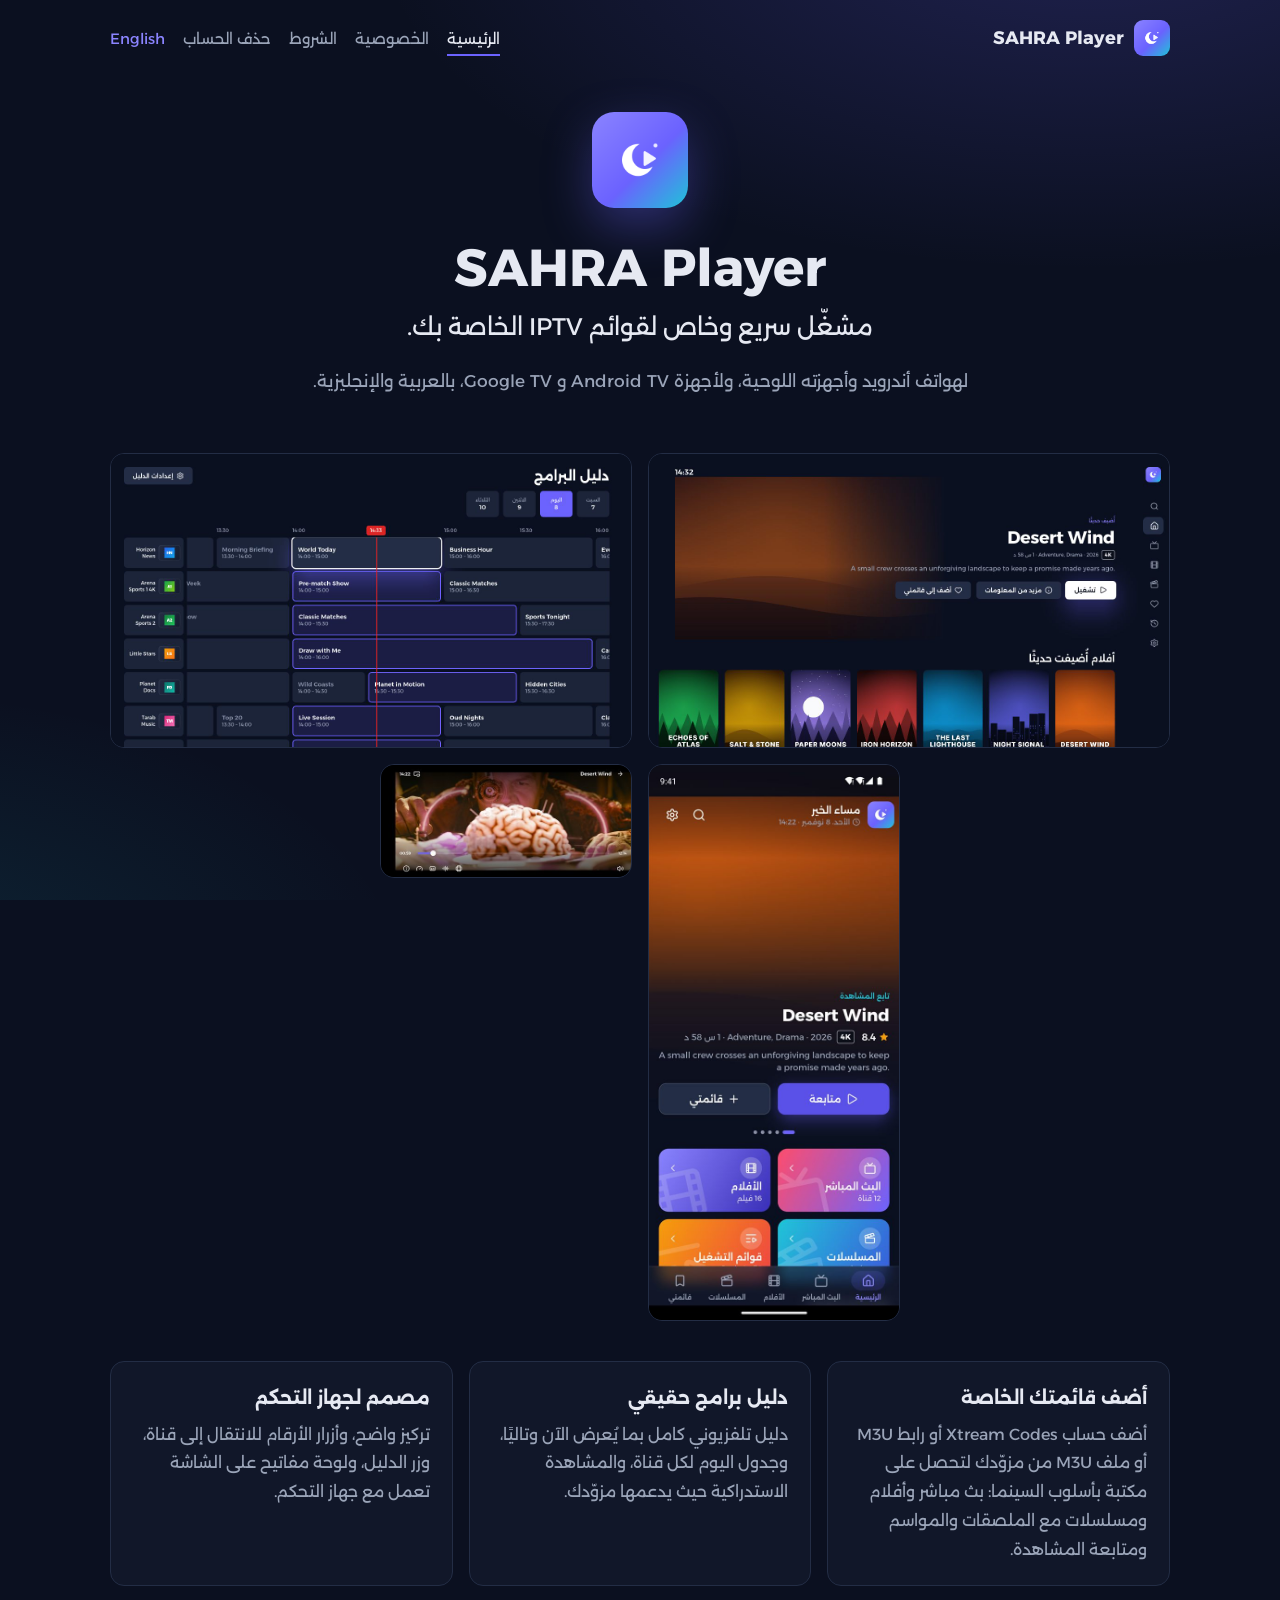
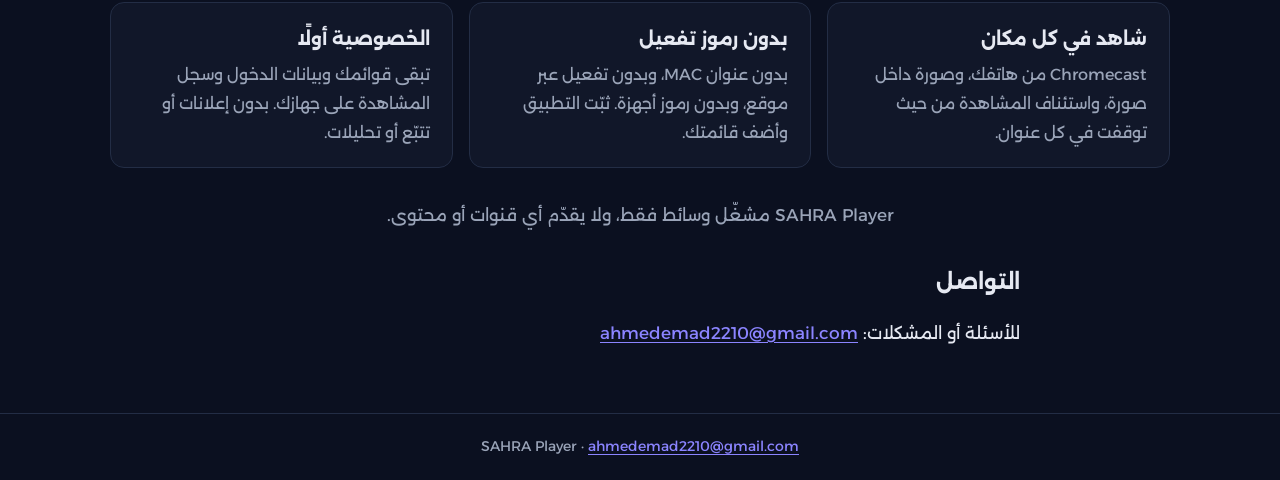
==== ar/index.html @ e6f7d0e9 "Website for SAHRA Player (en/ar): home, privacy, terms, account deletion - tool/site/build_site.mjs " ====
<!doctype html>
<html lang="ar" dir="rtl">
<head>
<meta charset="utf-8">
<meta name="viewport" content="width=device-width, initial-scale=1">
<title>SAHRA Player — مشغّل سريع وخاص لقوائم IPTV الخاصة بك.</title>
<meta name="description" content="مشغّل سريع وخاص لقوائم IPTV الخاصة بك.">
<link rel="icon" href="../img/icon-512.png">
<link rel="alternate" hreflang="en" href="../index.html">
<link rel="stylesheet" href="../style.css">
</head>
<body>
<header class="top">
  <a class="brand" href="index.html"><img src="../img/icon-512.png" alt="" width="36" height="36"><span>SAHRA Player</span></a>
  <nav><a href="index.html" aria-current="page">الرئيسية</a><a href="privacy.html">الخصوصية</a><a href="terms.html">الشروط</a><a href="delete-account.html">حذف الحساب</a><a class="lang" href="../index.html" hreflang="en">English</a></nav>
</header>
<main>

<section class="hero">
  <img class="appicon" src="../img/icon-512.png" alt="" width="96" height="96">
  <h1>SAHRA Player</h1>
  <p class="lead">مشغّل سريع وخاص لقوائم IPTV الخاصة بك.</p>
  <p class="muted">لهواتف أندرويد وأجهزته اللوحية، ولأجهزة Android TV و Google TV، بالعربية والإنجليزية.</p>
</section>
<section class="shots">
  <div class="tv"><img src="../img/ar_tv_home.jpg" alt="SAHRA Player على التلفاز: الشاشة الرئيسية" width="1280" height="720" loading="lazy"><img src="../img/ar_tv_guide.jpg" alt="SAHRA Player على التلفاز: دليل البرامج" width="1280" height="720" loading="lazy"></div>
  <div class="phones"><img src="../img/ar_phone_home.jpg" alt="SAHRA Player على الهاتف: الرئيسية" width="540" height="960" loading="lazy"><img src="../img/ar_phone_movie_details.jpg" alt="SAHRA Player على الهاتف: تفاصيل الفيلم" width="540" height="960" loading="lazy"></div>
</section>
<section class="features">
  <article><h2>أضف قائمتك الخاصة</h2><p>أضف حساب Xtream Codes أو رابط M3U أو ملف M3U من مزوّدك لتحصل على مكتبة بأسلوب السينما: بث مباشر وأفلام ومسلسلات مع الملصقات والمواسم ومتابعة المشاهدة.</p></article>
  <article><h2>دليل برامج حقيقي</h2><p>دليل تلفزيوني كامل بما يُعرض الآن وتاليًا، وجدول اليوم لكل قناة، والمشاهدة الاستدراكية حيث يدعمها مزوّدك.</p></article>
  <article><h2>مصمم لجهاز التحكم</h2><p>تركيز واضح، وأزرار الأرقام للانتقال إلى قناة، وزر الدليل، ولوحة مفاتيح على الشاشة تعمل مع جهاز التحكم.</p></article>
  <article><h2>شاهد في كل مكان</h2><p>Chromecast من هاتفك، وصورة داخل صورة، واستئناف المشاهدة من حيث توقفت في كل عنوان.</p></article>
  <article><h2>بدون رموز تفعيل</h2><p>بدون عنوان MAC، وبدون تفعيل عبر موقع، وبدون رموز أجهزة. ثبّت التطبيق وأضف قائمتك.</p></article>
  <article><h2>الخصوصية أولًا</h2><p>تبقى قوائمك وبيانات الدخول وسجل المشاهدة على جهازك. بدون إعلانات أو تتبّع أو تحليلات.</p></article>
</section>
<p class="note">SAHRA Player مشغّل وسائط فقط، ولا يقدّم أي قنوات أو محتوى.</p>
<section class="doc"><h2>التواصل</h2><p>للأسئلة أو المشكلات: <a href="mailto:ahmedemad2210@gmail.com">ahmedemad2210@gmail.com</a></p></section>
</main>
<footer><p>SAHRA Player · <a href="mailto:ahmedemad2210@gmail.com">ahmedemad2210@gmail.com</a></p></footer>
</body>
</html>
---- style.css ----
@font-face {
  font-family: "Inter";
  src: url("fonts/Inter-Variable.ttf") format("truetype");
  font-weight: 100 900;
  font-display: swap;
}
@font-face {
  font-family: "Alexandria";
  src: url("fonts/Alexandria-Variable.ttf") format("truetype");
  font-weight: 100 900;
  font-display: swap;
}

:root {
  --bg: #0b1020;
  --surface: #141b2d;
  --line: #232d45;
  --text: #e6e9f2;
  --muted: #9aa4b8;
  --accent: #8b84ff;
  --accent-strong: #6c63ff;
  --cyan: #4dd5e5;
  color-scheme: dark;
}

* { box-sizing: border-box; }

html { -webkit-text-size-adjust: 100%; }

body {
  margin: 0;
  background: radial-gradient(1200px 600px at 85% -10%, rgba(108, 99, 255, 0.22), transparent 60%),
    radial-gradient(900px 500px at -10% 110%, rgba(32, 197, 217, 0.12), transparent 60%), var(--bg);
  background-attachment: fixed;
  color: var(--text);
  font-family: "Inter", system-ui, -apple-system, "Segoe UI", Roboto, sans-serif;
  font-size: 17px;
  line-height: 1.6;
}
[dir="rtl"] body, html[dir="rtl"] body {
  font-family: "Alexandria", "Inter", system-ui, sans-serif;
  line-height: 1.8;
}

a { color: var(--accent); text-underline-offset: 3px; }
a:hover { color: var(--cyan); }
a:focus-visible { outline: 2px solid var(--cyan); outline-offset: 3px; border-radius: 4px; }

.top {
  display: flex;
  flex-wrap: wrap;
  align-items: center;
  justify-content: space-between;
  gap: 12px 24px;
  max-width: 1100px;
  margin: 0 auto;
  padding: 20px 20px 8px;
}
.brand { display: flex; align-items: center; gap: 10px; color: var(--text); text-decoration: none; font-weight: 700; font-size: 18px; }
.brand img { border-radius: 9px; }
.top nav { display: flex; flex-wrap: wrap; gap: 4px 18px; font-size: 15px; }
.top nav a { color: var(--muted); text-decoration: none; padding: 4px 0; }
.top nav a:hover, .top nav a[aria-current="page"] { color: var(--text); }
.top nav a[aria-current="page"] { box-shadow: inset 0 -2px 0 var(--accent-strong); }
.top nav .lang { color: var(--accent); }

main { max-width: 1100px; margin: 0 auto; padding: 0 20px 48px; }

.hero { text-align: center; padding: 48px 0 32px; }
.appicon { border-radius: 22px; box-shadow: 0 18px 48px rgba(108, 99, 255, 0.35); }
h1 { font-size: clamp(32px, 6vw, 52px); line-height: 1.15; margin: 20px 0 8px; letter-spacing: -0.02em; }
html[dir="rtl"] h1 { letter-spacing: 0; }
.lead { font-size: clamp(19px, 2.6vw, 24px); margin: 0 auto 8px; max-width: 34ch; }
.muted { color: var(--muted); }

.shots { display: grid; gap: 16px; margin: 8px 0 40px; }
.shots img { display: block; width: 100%; height: auto; border-radius: 14px; border: 1px solid var(--line); background: var(--surface); }
.shots .tv { display: grid; grid-template-columns: 1fr 1fr; gap: 16px; }
.shots .phones { display: grid; grid-template-columns: 1fr 1fr; gap: 16px; max-width: 520px; margin: 0 auto; }

.features { display: grid; grid-template-columns: repeat(auto-fit, minmax(260px, 1fr)); gap: 16px; }
.features article { background: rgba(20, 27, 45, 0.72); border: 1px solid var(--line); border-radius: 14px; padding: 20px 22px; }
.features h2 { font-size: 18px; margin: 0 0 6px; }
.features p { margin: 0; color: var(--muted); font-size: 16px; }

.note { text-align: center; color: var(--muted); margin: 32px 0; }

.doc { max-width: 760px; margin: 0 auto; }
article.doc { padding-top: 24px; }
.doc h1 { font-size: clamp(28px, 5vw, 40px); }
.doc h2 { font-size: 21px; margin: 32px 0 8px; }
.doc ul { padding-inline-start: 22px; }
.doc li { margin: 6px 0; }
.steps li { margin: 12px 0; }

footer { border-top: 1px solid var(--line); text-align: center; color: var(--muted); font-size: 14px; padding: 20px; }
footer p { margin: 0; }

@media (max-width: 640px) {
  body { font-size: 16px; }
  .shots .tv { grid-template-columns: 1fr; }
  .hero { padding-top: 32px; }
}
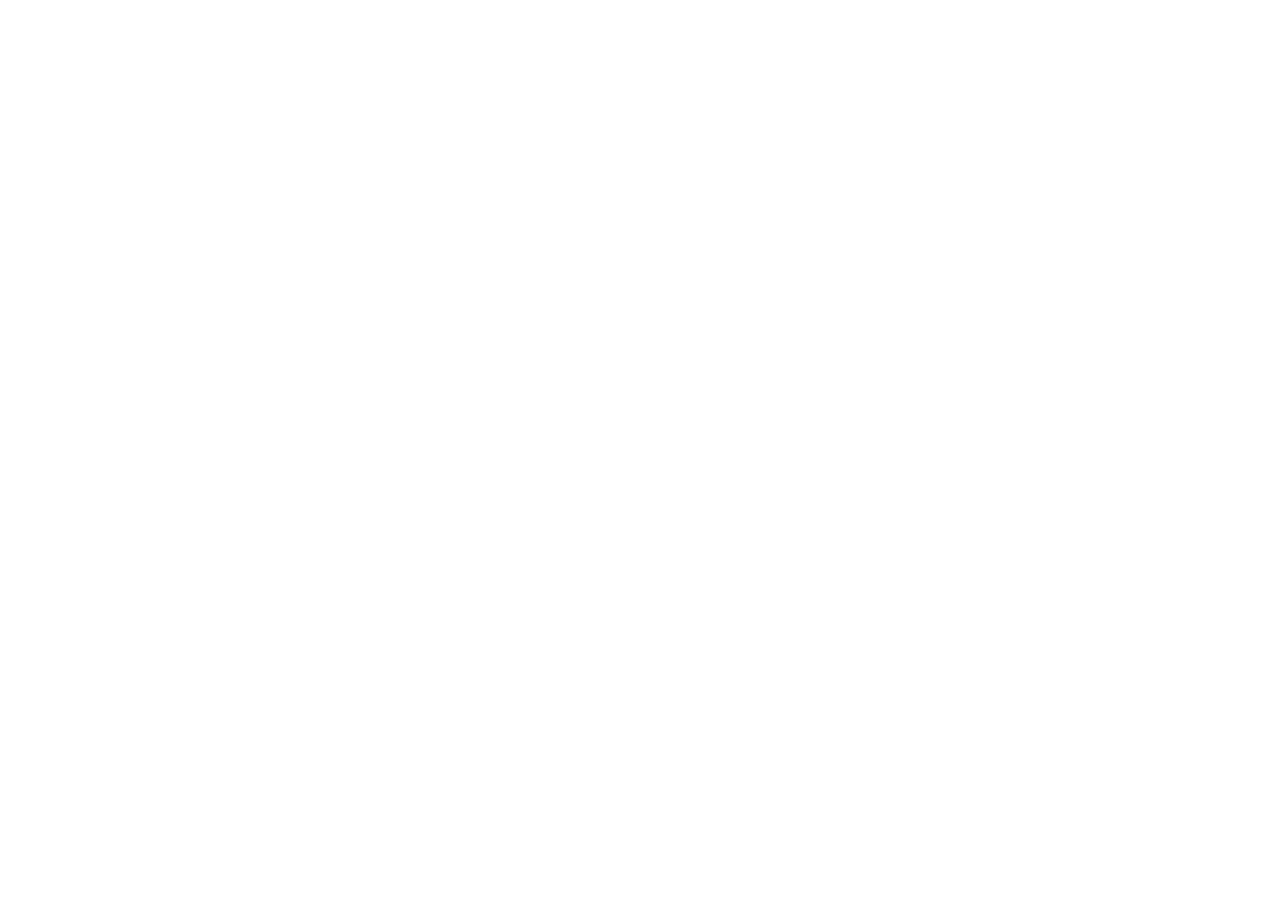
==== commit 8abe1ed8: "Website moved to https://sahra.emadapp.website: every page redirects there" ====
--- a/ar/index.html
+++ b/ar/index.html
@@ -3,40 +3,13 @@
 <head>
 <meta charset="utf-8">
 <meta name="viewport" content="width=device-width, initial-scale=1">
-<title>SAHRA Player — مشغّل سريع وخاص لقوائم IPTV الخاصة بك.</title>
-<meta name="description" content="مشغّل سريع وخاص لقوائم IPTV الخاصة بك.">
-<link rel="icon" href="../img/icon-512.png">
-<link rel="alternate" hreflang="en" href="../index.html">
-<link rel="stylesheet" href="../style.css">
+<title>انتقل موقع SAHRA Player</title>
+<meta name="robots" content="noindex">
+<link rel="canonical" href="https://sahra.emadapp.website/ar/">
+<meta http-equiv="refresh" content="0; url=https://sahra.emadapp.website/ar/">
+<script>location.replace("https://sahra.emadapp.website/ar/" + location.hash);</script>
 </head>
-<body>
-<header class="top">
-  <a class="brand" href="index.html"><img src="../img/icon-512.png" alt="" width="36" height="36"><span>SAHRA Player</span></a>
-  <nav><a href="index.html" aria-current="page">الرئيسية</a><a href="privacy.html">الخصوصية</a><a href="terms.html">الشروط</a><a href="delete-account.html">حذف الحساب</a><a class="lang" href="../index.html" hreflang="en">English</a></nav>
-</header>
-<main>
-
-<section class="hero">
-  <img class="appicon" src="../img/icon-512.png" alt="" width="96" height="96">
-  <h1>SAHRA Player</h1>
-  <p class="lead">مشغّل سريع وخاص لقوائم IPTV الخاصة بك.</p>
-  <p class="muted">لهواتف أندرويد وأجهزته اللوحية، ولأجهزة Android TV و Google TV، بالعربية والإنجليزية.</p>
-</section>
-<section class="shots">
-  <div class="tv"><img src="../img/ar_tv_home.jpg" alt="SAHRA Player على التلفاز: الشاشة الرئيسية" width="1280" height="720" loading="lazy"><img src="../img/ar_tv_guide.jpg" alt="SAHRA Player على التلفاز: دليل البرامج" width="1280" height="720" loading="lazy"></div>
-  <div class="phones"><img src="../img/ar_phone_home.jpg" alt="SAHRA Player على الهاتف: الرئيسية" width="540" height="960" loading="lazy"><img src="../img/ar_phone_movie_details.jpg" alt="SAHRA Player على الهاتف: تفاصيل الفيلم" width="540" height="960" loading="lazy"></div>
-</section>
-<section class="features">
-  <article><h2>أضف قائمتك الخاصة</h2><p>أضف حساب Xtream Codes أو رابط M3U أو ملف M3U من مزوّدك لتحصل على مكتبة بأسلوب السينما: بث مباشر وأفلام ومسلسلات مع الملصقات والمواسم ومتابعة المشاهدة.</p></article>
-  <article><h2>دليل برامج حقيقي</h2><p>دليل تلفزيوني كامل بما يُعرض الآن وتاليًا، وجدول اليوم لكل قناة، والمشاهدة الاستدراكية حيث يدعمها مزوّدك.</p></article>
-  <article><h2>مصمم لجهاز التحكم</h2><p>تركيز واضح، وأزرار الأرقام للانتقال إلى قناة، وزر الدليل، ولوحة مفاتيح على الشاشة تعمل مع جهاز التحكم.</p></article>
-  <article><h2>شاهد في كل مكان</h2><p>Chromecast من هاتفك، وصورة داخل صورة، واستئناف المشاهدة من حيث توقفت في كل عنوان.</p></article>
-  <article><h2>بدون رموز تفعيل</h2><p>بدون عنوان MAC، وبدون تفعيل عبر موقع، وبدون رموز أجهزة. ثبّت التطبيق وأضف قائمتك.</p></article>
-  <article><h2>الخصوصية أولًا</h2><p>تبقى قوائمك وبيانات الدخول وسجل المشاهدة على جهازك. بدون إعلانات أو تتبّع أو تحليلات.</p></article>
-</section>
-<p class="note">SAHRA Player مشغّل وسائط فقط، ولا يقدّم أي قنوات أو محتوى.</p>
-<section class="doc"><h2>التواصل</h2><p>للأسئلة أو المشكلات: <a href="mailto:ahmedemad2210@gmail.com">ahmedemad2210@gmail.com</a></p></section>
-</main>
-<footer><p>SAHRA Player · <a href="mailto:ahmedemad2210@gmail.com">ahmedemad2210@gmail.com</a></p></footer>
+<body style="font-family:system-ui,sans-serif;background:#140f22;color:#fff;padding:32px">
+<p>انتقلت هذه الصفحة إلى <a style="color:#c9bdf0" href="https://sahra.emadapp.website/ar/">sahra.emadapp.website/ar/</a></p>
 </body>
 </html>
